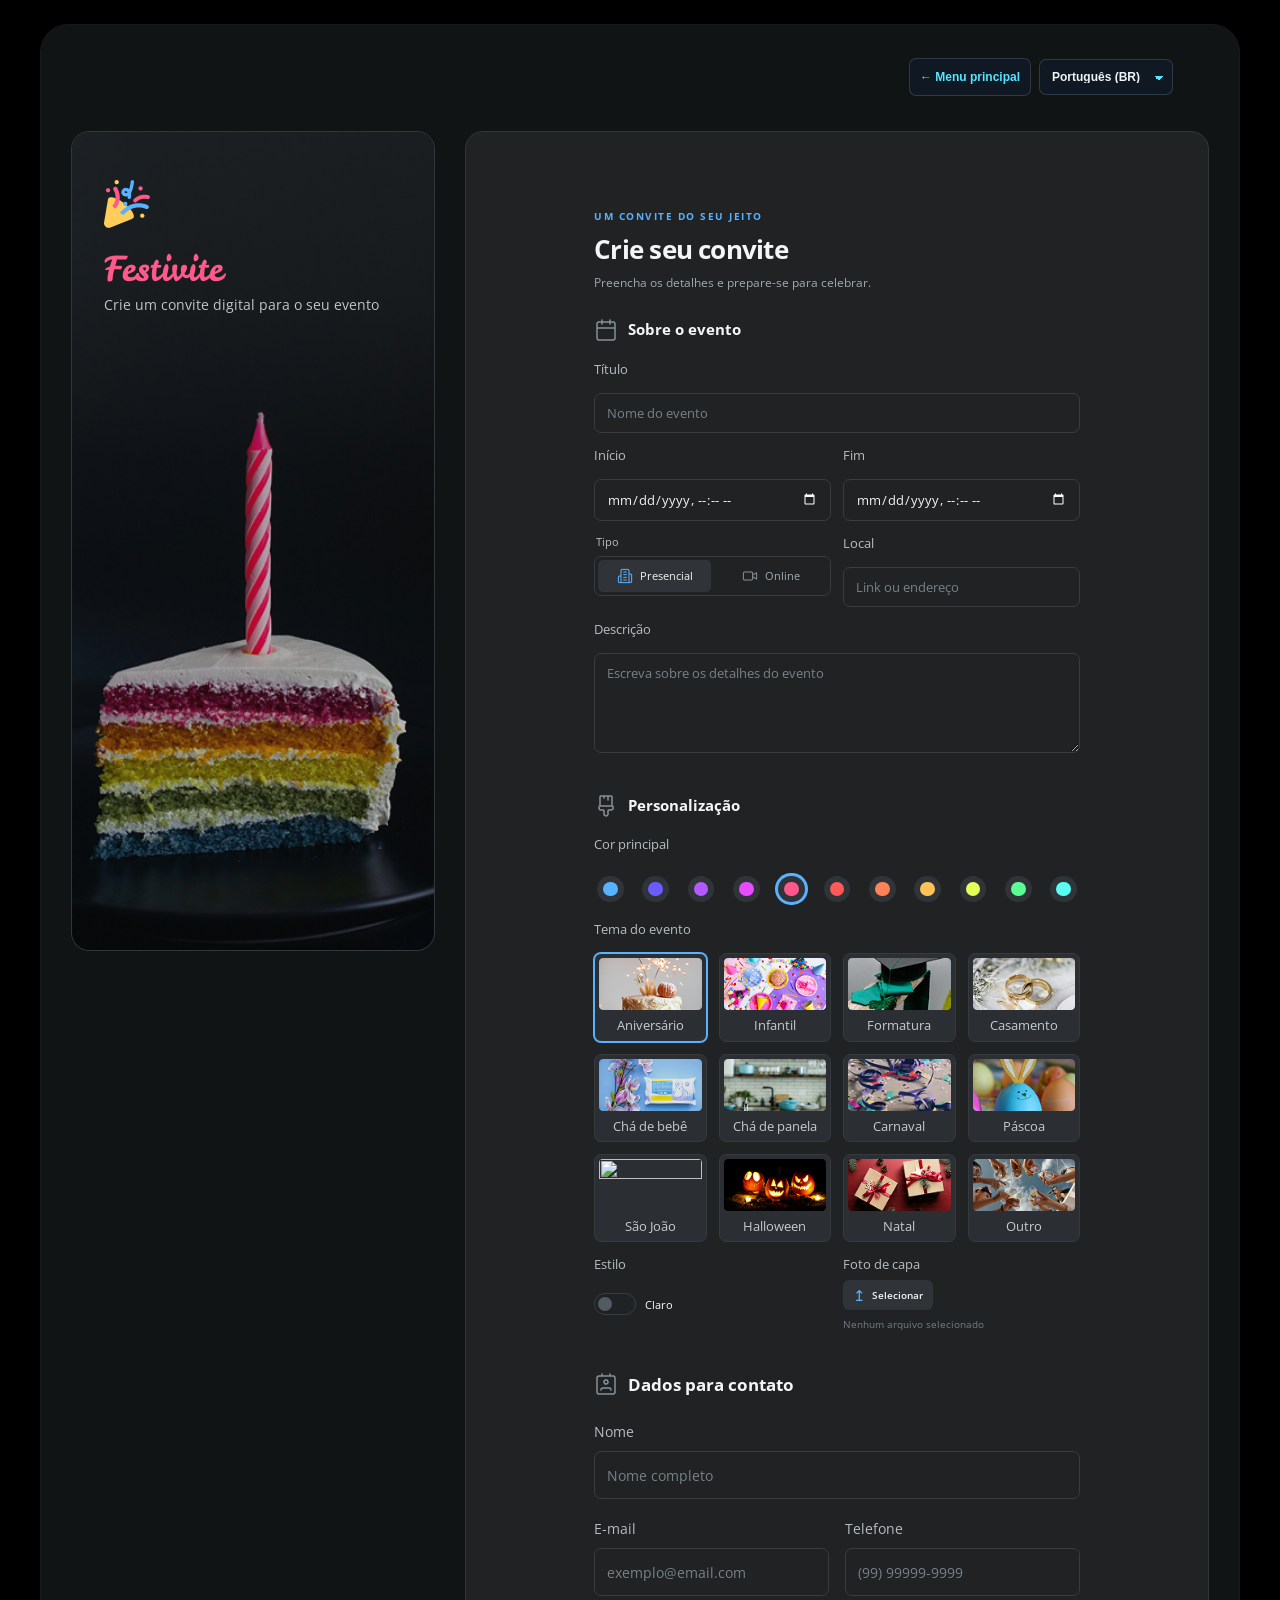
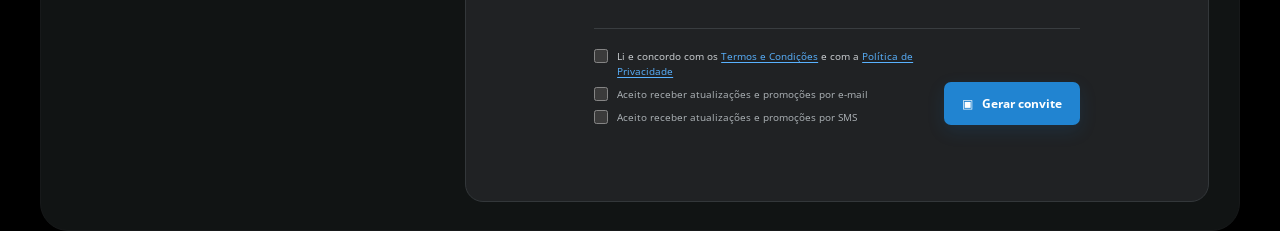
==== Convite/index.html @ c11a72d0 "Add Festivite invitation project" ====
<!DOCTYPE html>
<html lang="pt-BR">
<head>
  <meta charset="UTF-8">
  <meta name="viewport" content="width=device-width, initial-scale=1.0">
  <meta name="theme-color" content="#29292d">
  <meta name="description" content="Crie um convite digital personalizado para o seu evento.">
  <title>Festivite | Crie seu convite</title>
  <link rel="preconnect" href="https://fonts.googleapis.com">
  <link rel="preconnect" href="https://fonts.gstatic.com" crossorigin>
  <link href="https://fonts.googleapis.com/css2?family=Leckerli+One&family=Open+Sans:wght@400;500;600;700&display=swap" rel="stylesheet">
  <link rel="stylesheet" href="styles.css">
  <script src="../language.js?v=convite-toolbar-v2" data-toolbar-target=".app-shell" data-toolbar-mode="row" data-toolbar-placement="prepend" data-toolbar-style="portfolio" data-toolbar-fixed="true" data-home-url="../?v=e15a70d" defer></script>
  <script src="script.js" defer></script>
</head>
<body>
  <main class="app-shell">
    <aside class="brand-panel" aria-label="Festivite">
      <div class="brand-copy">
        <img class="brand-logo" src="Assets/Logo.png" alt="">
        <p class="brand-name">Festivite</p>
        <p class="brand-tagline">Crie um convite digital para o seu evento</p>
      </div>
      <div class="brand-art" aria-hidden="true">
        <img src="Assets/Background.png" alt="">
      </div>
    </aside>

    <section class="form-panel" aria-labelledby="page-title">
      <form id="invite-form" novalidate>
        <header class="form-heading">
          <p class="step-label">UM CONVITE DO SEU JEITO</p>
          <h1 id="page-title">Crie seu convite</h1>
          <p>Preencha os detalhes e prepare-se para celebrar.</p>
        </header>

        <fieldset class="form-section" aria-labelledby="event-legend">
          <legend id="event-legend"><img class="section-icon" src="Assets/Icons/calendar.png" alt=""> Sobre o evento</legend>
          <div class="field">
            <label for="event-title">Título</label>
            <input id="event-title" name="title" type="text" placeholder="Nome do evento" required autocomplete="off">
            <small class="field-error" id="title-error"></small>
          </div>
          <div class="field-grid">
            <div class="field">
              <label for="event-start">Início</label>
              <input id="event-start" name="start" type="datetime-local" required>
              <small class="field-error" id="start-error"></small>
            </div>
            <div class="field">
              <label for="event-end">Fim</label>
              <input id="event-end" name="end" type="datetime-local" required>
              <small class="field-error" id="end-error"></small>
            </div>
          </div>
          <div class="field-grid event-location-grid">
            <fieldset class="field type-field">
              <legend>Tipo</legend>
              <div class="choice-group" role="radiogroup" aria-label="Tipo de evento">
                <label class="choice-option is-selected"><input type="radio" name="event-type" value="presencial" checked><img src="Assets/Icons/building-2.png" alt=""> Presencial</label>
                <label class="choice-option"><input type="radio" name="event-type" value="online"><img src="Assets/Icons/video.png" alt=""> Online</label>
              </div>
            </fieldset>
            <div class="field">
              <label for="event-location" id="location-label">Local</label>
              <input id="event-location" name="location" type="text" placeholder="Link ou endereço" required>
              <small class="field-error" id="location-error"></small>
            </div>
          </div>
          <div class="field">
            <label for="event-description">Descrição</label>
            <textarea id="event-description" name="description" rows="4" placeholder="Escreva sobre os detalhes do evento" required></textarea>
            <small class="field-error" id="description-error"></small>
          </div>
        </fieldset>

        <fieldset class="form-section personalization" aria-labelledby="personalization-legend">
          <legend id="personalization-legend"><img class="section-icon" src="Assets/Icons/paintbrush-vertical.png" alt=""> Personalização</legend>
          <div class="field">
            <span class="field-label">Cor principal</span>
            <div class="color-options" role="radiogroup" aria-label="Cor principal do convite">
              <label class="color-swatch" style="--swatch:#59b2ff" title="Azul"><input type="radio" name="accent" value="#59b2ff" aria-label="Azul"><span></span></label>
              <label class="color-swatch" style="--swatch:#6a5cff" title="Roxo"><input type="radio" name="accent" value="#6a5cff" aria-label="Roxo"><span></span></label>
              <label class="color-swatch" style="--swatch:#b259ff" title="Violeta"><input type="radio" name="accent" value="#b259ff" aria-label="Violeta"><span></span></label>
              <label class="color-swatch" style="--swatch:#e94cff" title="Rosa"><input type="radio" name="accent" value="#e94cff" aria-label="Rosa"><span></span></label>
              <label class="color-swatch" style="--swatch:#ff598b" title="Pink"><input type="radio" name="accent" value="#ff598b" aria-label="Pink" checked><span></span></label>
              <label class="color-swatch" style="--swatch:#ff5959" title="Vermelho"><input type="radio" name="accent" value="#ff5959" aria-label="Vermelho"><span></span></label>
              <label class="color-swatch" style="--swatch:#ff8259" title="Coral"><input type="radio" name="accent" value="#ff8259" aria-label="Coral"><span></span></label>
              <label class="color-swatch" style="--swatch:#ffc259" title="Amarelo"><input type="radio" name="accent" value="#ffc259" aria-label="Amarelo"><span></span></label>
              <label class="color-swatch" style="--swatch:#e5ff59" title="Lima"><input type="radio" name="accent" value="#e5ff59" aria-label="Lima"><span></span></label>
              <label class="color-swatch" style="--swatch:#59ff91" title="Verde"><input type="radio" name="accent" value="#59ff91" aria-label="Verde"><span></span></label>
              <label class="color-swatch" style="--swatch:#59fff1" title="Turquesa"><input type="radio" name="accent" value="#59fff1" aria-label="Turquesa"><span></span></label>
            </div>
          </div>

          <div class="field">
            <span class="field-label">Tema do evento</span>
            <div class="theme-grid" role="radiogroup" aria-label="Tema do evento">
              <label class="theme-option is-selected"><input type="radio" name="theme" value="Aniversário" data-image="Aniversario.png" checked><img src="Assets/Images/Aniversario.png" alt=""><span>Aniversário</span></label>
              <label class="theme-option"><input type="radio" name="theme" value="Infantil" data-image="Infantil.png"><img src="Assets/Images/Infantil.png" alt=""><span>Infantil</span></label>
              <label class="theme-option"><input type="radio" name="theme" value="Formatura" data-image="Formatura.png"><img src="Assets/Images/Formatura.png" alt=""><span>Formatura</span></label>
              <label class="theme-option"><input type="radio" name="theme" value="Casamento" data-image="Casamento.png"><img src="Assets/Images/Casamento.png" alt=""><span>Casamento</span></label>
              <label class="theme-option"><input type="radio" name="theme" value="Chá de bebê" data-image="Chadebebe.png"><img src="Assets/Images/Chadebebe.png" alt=""><span>Chá de bebê</span></label>
              <label class="theme-option"><input type="radio" name="theme" value="Chá de panela" data-image="Panela.png"><img src="Assets/Images/Panela.png" alt=""><span>Chá de panela</span></label>
              <label class="theme-option"><input type="radio" name="theme" value="Carnaval" data-image="Carnaval.png"><img src="Assets/Images/Carnaval.png" alt=""><span>Carnaval</span></label>
              <label class="theme-option"><input type="radio" name="theme" value="Páscoa" data-image="Pascoa.png"><img src="Assets/Images/Pascoa.png" alt=""><span>Páscoa</span></label>
              <label class="theme-option"><input type="radio" name="theme" value="São João" data-image="SãoJoão.png"><img src="Assets/Images/SãoJoão.png" alt=""><span>São João</span></label>
              <label class="theme-option"><input type="radio" name="theme" value="Halloween" data-image="Halloween.png"><img src="Assets/Images/Halloween.png" alt=""><span>Halloween</span></label>
              <label class="theme-option"><input type="radio" name="theme" value="Natal" data-image="Natal.png"><img src="Assets/Images/Natal.png" alt=""><span>Natal</span></label>
              <label class="theme-option"><input type="radio" name="theme" value="Outro" data-image="Outro.png"><img src="Assets/Images/Outro.png" alt=""><span>Outro</span></label>
            </div>
          </div>

          <div class="field-grid style-cover-grid">
            <div class="field style-field">
              <span class="field-label">Estilo</span>
              <label class="theme-switch"><input id="dark-style" name="style" type="checkbox"><span class="switch-track"></span><span id="style-label">Claro</span></label>
            </div>
            <div class="field cover-field">
              <span class="field-label">Foto de capa</span>
              <label class="upload-button" for="cover-image"><span aria-hidden="true">↥</span> Selecionar</label>
              <input class="visually-hidden" id="cover-image" name="cover" type="file" accept="image/*">
              <span class="file-name" id="file-name">Nenhum arquivo selecionado</span>
              <small class="field-error" id="cover-error"></small>
            </div>
          </div>
        </fieldset>

        <fieldset class="form-section contact-section" aria-labelledby="contact-legend">
          <legend id="contact-legend"><img src="Assets/Icons/contact.png" alt="" class="section-icon"> Dados para contato</legend>
          <div class="field">
            <label for="contact-name">Nome</label>
            <input id="contact-name" name="contactName" type="text" placeholder="Nome completo" autocomplete="name" required>
            <small class="field-error" id="contact-name-error"></small>
          </div>
          <div class="field-grid">
            <div class="field">
              <label for="contact-email">E-mail</label>
              <input id="contact-email" name="email" type="email" placeholder="exemplo@email.com" autocomplete="email" required>
              <small class="field-error" id="email-error"></small>
            </div>
            <div class="field">
              <label for="contact-phone">Telefone</label>
              <input id="contact-phone" name="phone" type="tel" placeholder="(99) 99999-9999" autocomplete="tel" required>
              <small class="field-error" id="phone-error"></small>
            </div>
          </div>
        </fieldset>

        <div class="form-footer">
          <div class="consent-list">
            <label class="check-row required-consent"><input id="terms" name="terms" type="checkbox" required><span>Li e concordo com os <a href="#termos">Termos e Condições</a> e com a <a href="#privacidade">Política de Privacidade</a></span></label>
            <small class="field-error" id="terms-error"></small>
            <label class="check-row"><input type="checkbox" name="emailUpdates"><span>Aceito receber atualizações e promoções por e-mail</span></label>
            <label class="check-row"><input type="checkbox" name="smsUpdates"><span>Aceito receber atualizações e promoções por SMS</span></label>
          </div>
          <button class="submit-button" type="submit"><span aria-hidden="true">▣</span> Gerar convite</button>
        </div>
        <p class="form-status" id="form-status" role="status" aria-live="polite"></p>
      </form>
    </section>
  </main>

  <dialog class="invite-dialog" id="invite-dialog" aria-labelledby="invite-title">
    <button class="dialog-close" type="button" aria-label="Fechar convite">×</button>
    <article class="invite-card" id="invite-card">
      <div class="invite-cover" id="invite-cover"><span id="invite-theme">Aniversário</span></div>
      <div class="invite-details">
        <p class="invite-eyebrow">VOCÊ ESTÁ CONVIDADO(A)</p>
        <h2 id="invite-title">Seu evento</h2>
        <p id="invite-description"></p>
        <dl>
          <div><dt>Data</dt><dd id="invite-date"></dd></div>
          <div><dt>Local</dt><dd id="invite-location"></dd></div>
        </dl>
        <p class="invite-host">Com carinho, <strong id="invite-host"></strong></p>
      </div>
    </article>
    <div class="dialog-actions">
      <button class="copy-button" id="copy-invite" type="button">Copiar convite</button>
      <button class="share-button" id="share-invite" type="button">Compartilhar</button>
    </div>
    <p class="dialog-note" id="dialog-note" aria-live="polite">Seu convite está pronto para compartilhar.</p>
  </dialog>
</body>
</html>
---- Convite/styles.css ----
:root {
  color-scheme: dark;
  --page: #29292d;
  --panel: #202224;
  --panel-raised: #25282b;
  --field: #202224;
  --line: #393d40;
  --text: #f4f5f6;
  --muted: #a2a8ad;
  --quiet: #737c84;
  --accent: #59b2ff;
  --danger: #ff5959;
  font-family: "Open Sans", Arial, sans-serif;
  color: var(--text);
  background: #000;
  font-synthesis: none;
  text-rendering: optimizeLegibility;
}

* { box-sizing: border-box; }

body {
  min-width: 320px;
  min-height: 100vh;
  margin: 0;
  background: #000;
  color: var(--text);
  font-size: 13px;
}

button, input, textarea { font: inherit; }
button, label { -webkit-tap-highlight-color: transparent; }

.app-shell {
  display: grid;
  grid-template-columns: minmax(280px, 32%) minmax(0, 1fr);
  gap: 30px;
  width: min(100% - 80px, 1920px);
  min-height: calc(100vh - 48px);
  margin: 24px auto 0;
  padding: 28px 30px;
  border: 1px solid #17191a;
  border-radius: 28px;
  background: #111414;
  align-items: start;
}

.brand-panel {
  position: sticky;
  top: 53px;
  display: flex;
  height: calc(100vh - 80px);
  min-height: 560px;
  flex-direction: column;
  overflow: hidden;
  padding: 48px;
  border: 1px solid #33373a;
  border-radius: 18px;
  background: radial-gradient(ellipse at 60% 70%, #20282d, #171a1c 68%);
}

.brand-copy { position: relative; z-index: 1; }
.brand-logo { display: block; width: 46px; height: 48px; object-fit: contain; }
.brand-name {
  margin: 22px 0 3px;
  color: #ff598b;
  font-family: "Leckerli One", cursive;
  font-size: clamp(34px, 2.5vw, 48px);
  line-height: 1.15;
}
.brand-tagline { margin: 6px 0 0; color: #c2c5c7; font-size: clamp(13px, 1.1vw, 17px); }
.brand-art {
  position: absolute;
  z-index: 0;
  inset: 0;
  display: block;
  margin: 0;
  overflow: hidden;
  border-radius: inherit;
  background: #161a1c;
}
.brand-art::after { position: absolute; inset: 0; background: linear-gradient(180deg, #12171920 0%, transparent 38%, #080a0b20 100%); content: ""; }
.brand-art img { width: 100%; height: 100%; object-fit: cover; object-position: center bottom; filter: none; }
.brand-credit span { color: #c18aff; }

.form-panel {
  min-width: 0;
  min-height: calc(100vh - 104px);
  padding: clamp(52px, 6vw, 100px) clamp(34px, 7vw, 128px) 48px;
  border: 1px solid #33373a;
  border-radius: 18px;
  background: var(--panel);
}

#invite-form { width: min(100%, 1120px); margin: 0 auto; }
.form-heading { margin-bottom: 27px; }
.step-label { margin: 0 0 9px; color: var(--accent); font-size: 10px; font-weight: 700; letter-spacing: .15em; }
h1 { margin: 0; font-size: clamp(24px, 2vw, 36px); font-weight: 700; letter-spacing: -.03em; }
.form-heading > p:last-child { margin: 7px 0 0; color: var(--muted); font-size: 12px; }

.form-section { min-width: 0; margin: 0; padding: 0; border: 0; }
.form-section + .form-section { margin-top: 28px; }
.form-section > legend {
  display: flex;
  align-items: center;
  gap: 10px;
  width: 100%;
  margin-bottom: 18px;
  padding: 0;
  font-size: clamp(14px, 1.2vw, 20px);
  font-weight: 700;
}
.section-icon { display: block; width: 24px; height: 24px; flex: 0 0 24px; object-fit: contain; }
.field { min-width: 0; margin-bottom: 13px; }
.field label:not(.choice-option):not(.theme-option):not(.color-swatch):not(.theme-switch):not(.upload-button),
.field-label { display: block; margin-bottom: 15px; color: #b8bdc1; font-size: clamp(12px, 1vw, 16px); }
.field-grid { display: grid; grid-template-columns: repeat(2, minmax(0, 1fr)); gap: 12px; }
.field input:not([type="radio"]):not([type="checkbox"]):not([type="file"]),
.field textarea {
  display: block;
  width: 100%;
  min-height: 40px;
  padding: 10px 12px;
  border: 1px solid var(--line);
  border-radius: 7px;
  outline: none;
  background: var(--field);
  color: var(--text);
  font-size: clamp(13px, 1vw, 17px);
  transition: border-color .18s, box-shadow .18s;
}
.field textarea { min-height: 92px; resize: vertical; line-height: 1.5; }
input::placeholder, textarea::placeholder { color: #788189; opacity: 1; }
.field input:focus, .field textarea:focus { border-color: var(--accent); box-shadow: 0 0 0 3px color-mix(in srgb, var(--accent) 16%, transparent); }
.field input[aria-invalid="true"], .field textarea[aria-invalid="true"] { border-color: var(--danger); }
.field-error { display: block; min-height: 0; margin-top: 4px; color: var(--danger); font-size: 10px; }
.field-error:empty { display: none; }

.type-field { margin: 0; padding: 0; border: 0; }
.type-field > legend { margin-bottom: 7px; color: #b8bdc1; font-size: 11px; }
.choice-group { display: flex; gap: 3px; min-height: 40px; padding: 3px; border: 1px solid var(--line); border-radius: 7px; background: var(--field); }
.choice-option { display: flex; flex: 1; align-items: center; justify-content: center; gap: 7px; border-radius: 5px; color: #a6adb2; cursor: pointer; font-size: 11px; transition: background .18s, color .18s; }
.choice-option input { position: absolute; width: 1px; height: 1px; opacity: 0; }
.choice-option span { color: #92a6b1; }
.choice-option img { display: block; width: 16px; height: 16px; object-fit: contain; }
.choice-option.is-selected { background: #303438; color: #f3f5f6; }
.choice-option.is-selected span { color: var(--accent); }
.choice-option:focus-within { outline: 2px solid var(--accent); outline-offset: 2px; }
.event-location-grid { align-items: start; }

.personalization > legend { margin-bottom: 17px; }
.color-options { display: grid; grid-template-columns: repeat(11, minmax(0, 1fr)); gap: clamp(8px, 1vw, 16px); width: 100%; padding: 5px 0 2px; }
.color-swatch { position: relative; display: grid; width: auto; height: auto; min-width: 0; aspect-ratio: 1; place-items: center; cursor: pointer; }
.color-swatch input { position: absolute; inset: 0; margin: 0; opacity: 0; cursor: pointer; }
.color-swatch span { width: min(62px, calc(100% - 18px)); height: auto; aspect-ratio: 1; border: 0; border-radius: 50%; background: var(--swatch); box-shadow: 0 0 0 6px #303438; transition: box-shadow .18s; }
.color-swatch input:checked + span { box-shadow: 0 0 0 6px #303438, 0 0 0 9px var(--accent); }
.color-swatch:focus-within span { box-shadow: 0 0 0 6px #303438, 0 0 0 9px white; }
.theme-grid { display: grid; grid-template-columns: repeat(4, minmax(0, 1fr)); gap: 12px; }
.theme-option {
  position: relative;
  display: flex;
  min-width: 0;
  flex-direction: column;
  gap: 7px;
  padding: 4px 4px 7px;
  overflow: hidden;
  border: 1px solid #353a3e;
  border-radius: 7px;
  background: #2b2f33;
  color: #c6cbd0;
  cursor: pointer;
  text-align: center;
  transition: border-color .18s, box-shadow .18s, transform .18s;
}
.theme-option:hover { transform: translateY(-2px); border-color: #666f75; }
.theme-option.is-selected { border-color: var(--accent); box-shadow: 0 0 0 1px var(--accent); }
.theme-option input { position: absolute; inset: 0; z-index: 1; width: 100%; height: 100%; margin: 0; opacity: 0; cursor: pointer; }
.theme-option:focus-within { outline: 2px solid var(--accent); outline-offset: 2px; }
.theme-option img { display: block; width: 100%; aspect-ratio: 126 / 64; object-fit: cover; border-radius: 4px; }
.theme-option > span { font-size: 13px; line-height: 1.25; }
.style-cover-grid { align-items: start; margin-top: 4px; }
.theme-switch { display: inline-flex; align-items: center; gap: 9px; min-height: 32px; color: #fbfcfd; cursor: pointer; font-size: 11px; }
.theme-switch input { position: absolute; width: 1px; height: 1px; opacity: 0; }
.switch-track { position: relative; display: inline-block; width: 42px; height: 22px; border: 1px solid var(--line); border-radius: 30px; background: #202325; transition: background .2s, border .2s; }
.switch-track::after { position: absolute; top: 3px; left: 3px; width: 14px; height: 14px; border-radius: 50%; background: #525b61; content: ""; transition: transform .2s, background .2s; }
.theme-switch input:checked + .switch-track { border-color: var(--accent); background: color-mix(in srgb, var(--accent) 20%, #202325); }
.theme-switch input:checked + .switch-track::after { transform: translateX(19px); background: var(--accent); }
.theme-switch input:focus-visible + .switch-track { outline: 2px solid var(--accent); outline-offset: 3px; }
.cover-field { display: flex; flex-wrap: wrap; align-items: center; gap: 7px; }
.cover-field > .field-label { flex-basis: 100%; margin-bottom: 0; }
.upload-button { display: inline-flex; align-items: center; gap: 6px; min-height: 30px; padding: 0 10px; border-radius: 6px; background: #303438; color: #eef2f5; cursor: pointer; font-size: 10px; font-weight: 600; }
.upload-button:hover { background: #3a4045; }
.upload-button span { color: var(--accent); font-size: 15px; }
.file-name { max-width: 180px; overflow: hidden; color: var(--quiet); font-size: 10px; text-overflow: ellipsis; white-space: nowrap; }
.cover-field .field-error { flex-basis: 100%; }
.visually-hidden { position: absolute; width: 1px; height: 1px; padding: 0; overflow: hidden; clip: rect(0, 0, 0, 0); white-space: nowrap; clip-path: inset(50%); }
.visually-hidden:focus-visible + .upload-button { outline: 2px solid var(--accent); outline-offset: 3px; }

.contact-section { padding-top: 2px; }
.contact-section > legend { margin-bottom: 24px; font-size: clamp(16px, 1.3vw, 21px); }
.contact-section .field { margin-bottom: 20px; }
.contact-section .field label:not(.choice-option):not(.theme-option):not(.color-swatch):not(.theme-switch):not(.upload-button) { margin-bottom: 10px; font-size: clamp(14px, 1.1vw, 18px); }
.contact-section .field input:not([type="radio"]):not([type="checkbox"]):not([type="file"]) { min-height: 48px; font-size: clamp(14px, 1vw, 17px); }
.contact-section .field-grid { column-gap: 16px; }
.form-footer { display: flex; align-items: flex-end; justify-content: space-between; gap: 20px; margin-top: 12px; padding-top: 20px; border-top: 1px solid var(--line); }
.consent-list { display: grid; gap: 8px; }
.check-row { display: flex; align-items: flex-start; gap: 9px; color: #aeb4b8; font-size: 10px; line-height: 1.5; cursor: pointer; }
.check-row input { flex: 0 0 auto; width: 14px; height: 14px; margin: 0; accent-color: var(--accent); }
.check-row a { color: var(--accent); text-underline-offset: 2px; }
.required-consent { color: #d0d4d7; }
.consent-list > .field-error { margin: -4px 0 0 23px; }
.submit-button { display: inline-flex; flex: 0 0 auto; align-items: center; justify-content: center; gap: 9px; min-height: 43px; padding: 0 18px; border: 0; border-radius: 7px; background: #2184d1; color: white; cursor: pointer; font-size: 12px; font-weight: 700; box-shadow: 0 6px 18px #1683d322; transition: background .18s, transform .18s; }
.submit-button:hover { transform: translateY(-1px); background: #3298e6; }
.submit-button:focus-visible, .dialog-close:focus-visible { outline: 2px solid var(--accent); outline-offset: 3px; }
.form-status { min-height: 18px; margin: 10px 0 0; color: var(--danger); font-size: 11px; }

body.light-mode { color-scheme: light; --page: #e9e9eb; --panel: #fff; --panel-raised: #f6f7f8; --field: #f6f7f8; --line: #d7dce0; --text: #262b30; --muted: #69737b; --quiet: #77838c; }
body.light-mode .brand-panel { border-color: #d6d9db; background: radial-gradient(ellipse at 55% 70%, #d9e1e6, #f6f7f7 68%); }
body.light-mode .form-panel { border-color: #d7dce0; box-shadow: 0 14px 50px #1e252b12; }
body.light-mode .choice-group { background: var(--field); }
body.light-mode .choice-option.is-selected, body.light-mode .theme-option { background: #edf0f2; color: #31383d; }
body.light-mode .theme-option { border-color: #d7dce0; }
body.light-mode .theme-option.is-selected { border-color: var(--accent); }
body.light-mode .switch-track { background: #eef0f1; }
body.light-mode .upload-button { background: #e9edf0; color: #31383d; }
body.light-mode .check-row { color: #5f686f; }
body.light-mode .required-consent { color: #343b40; }

.invite-dialog { position: fixed; width: min(540px, calc(100% - 28px)); max-width: none; max-height: min(90vh, 760px); padding: 22px; overflow: auto; border: 1px solid #484d51; border-radius: 16px; background: #202224; color: #f4f5f6; box-shadow: 0 24px 100px #0009; }
.invite-dialog::backdrop { background: #0d0e10c9; backdrop-filter: blur(5px); }
.dialog-close { position: absolute; z-index: 2; top: 10px; right: 11px; display: grid; width: 34px; height: 34px; place-items: center; border: 1px solid #ffffff55; border-radius: 50%; background: #17191bcc; color: white; cursor: pointer; font-size: 23px; line-height: 1; }
.invite-card { overflow: hidden; border: 1px solid color-mix(in srgb, var(--accent) 55%, #34383b); border-radius: 12px; background: var(--panel); color: var(--text); }
.invite-cover { display: flex; min-height: 180px; align-items: flex-end; padding: 16px; background: linear-gradient(0deg, #111a 0%, transparent 70%), center / cover no-repeat; }
.invite-cover span { padding: 6px 11px; border: 1px solid #fff8; border-radius: 20px; background: #131518a8; color: #fff; font-size: 11px; }
.invite-details { padding: 23px; }
.invite-eyebrow { margin: 0 0 7px; color: var(--accent); font-size: 10px; font-weight: 700; letter-spacing: .14em; }
.invite-details h2 { margin: 0; font-size: clamp(24px, 7vw, 34px); }
.invite-details > p:not(.invite-eyebrow):not(.invite-host) { color: var(--muted); line-height: 1.6; white-space: pre-wrap; }
.invite-details dl { display: grid; gap: 12px; margin: 20px 0; }
.invite-details dl div { padding-top: 11px; border-top: 1px solid var(--line); }
.invite-details dt { margin-bottom: 3px; color: var(--quiet); font-size: 10px; text-transform: uppercase; }
.invite-details dd { margin: 0; overflow-wrap: anywhere; }
.invite-host { margin: 18px 0 0; color: var(--muted); }
.dialog-actions { display: flex; justify-content: center; gap: 10px; margin-top: 15px; }
.dialog-actions button { min-height: 38px; padding: 0 14px; border: 1px solid #ffffff38; border-radius: 7px; background: #303438; color: #f4f5f6; cursor: pointer; font-size: 11px; font-weight: 600; }
.dialog-actions .share-button { border-color: transparent; background: #2184d1; }
.dialog-note { margin: 13px 0 0; color: #aeb4b8; text-align: center; font-size: 11px; }
body.light-mode .invite-dialog { background: #fff; color: #262b30; }
body.light-mode .dialog-actions button { border-color: #d5d9dd; background: #edf0f2; color: #262b30; }
body.light-mode .dialog-actions .share-button { border-color: transparent; background: #2184d1; color: white; }

@media (min-width: 1200px) {
  .brand-panel { min-height: min(760px, calc(100vh - 80px)); padding-inline: clamp(32px, 2.5vw, 52px); }
  .form-panel { padding-inline: clamp(72px, 10vw, 132px); }
}

@media (max-width: 480px) {
  .app-shell { grid-template-columns: 1fr; width: min(100% - 24px, 620px); min-height: 0; gap: 10px; margin: 12px auto; padding: 10px; border-radius: 18px; }
  .brand-panel { position: relative; top: auto; height: auto; min-height: 0; padding: 18px 20px; border-radius: 14px; }
  .brand-copy { display: grid; grid-template-columns: 30px 1fr; column-gap: 10px; align-items: center; }
  .brand-logo { grid-row: span 2; width: 27px; height: 28px; }
  .brand-name { margin: 0; font-size: 25px; }
  .brand-tagline { margin: 1px 0 0; font-size: 11px; }
  .brand-art { display: none; }
  .brand-credit { display: none; }
  .form-panel { min-height: 0; padding: 30px clamp(18px, 6vw, 36px); border-radius: 14px; }
}

@media (max-width: 480px) {
  body { font-size: 12px; }
  .app-shell { width: calc(100% - 16px); margin: 8px auto; }
  .form-panel { padding: 27px 18px; }
  .field-grid { gap: 9px; }
  .theme-grid { grid-template-columns: repeat(3, minmax(0, 1fr)); gap: 6px; }
  .color-options { gap: 4px; }
  .color-swatch span { width: calc(100% - 8px); box-shadow: 0 0 0 2px #303438; }
  .color-swatch input:checked + span { box-shadow: 0 0 0 2px #303438, 0 0 0 4px var(--accent); }
  .color-swatch:focus-within span { box-shadow: 0 0 0 2px #303438, 0 0 0 4px white; }
  .form-footer { align-items: stretch; flex-direction: column; }
  .submit-button { align-self: flex-end; }
}

@media (max-width: 360px) {
  .field-grid { grid-template-columns: 1fr; gap: 0; }
  .event-location-grid { grid-template-columns: 1fr; }
  .style-cover-grid { grid-template-columns: 1fr; }
  .theme-grid { grid-template-columns: repeat(2, minmax(0, 1fr)); }
}
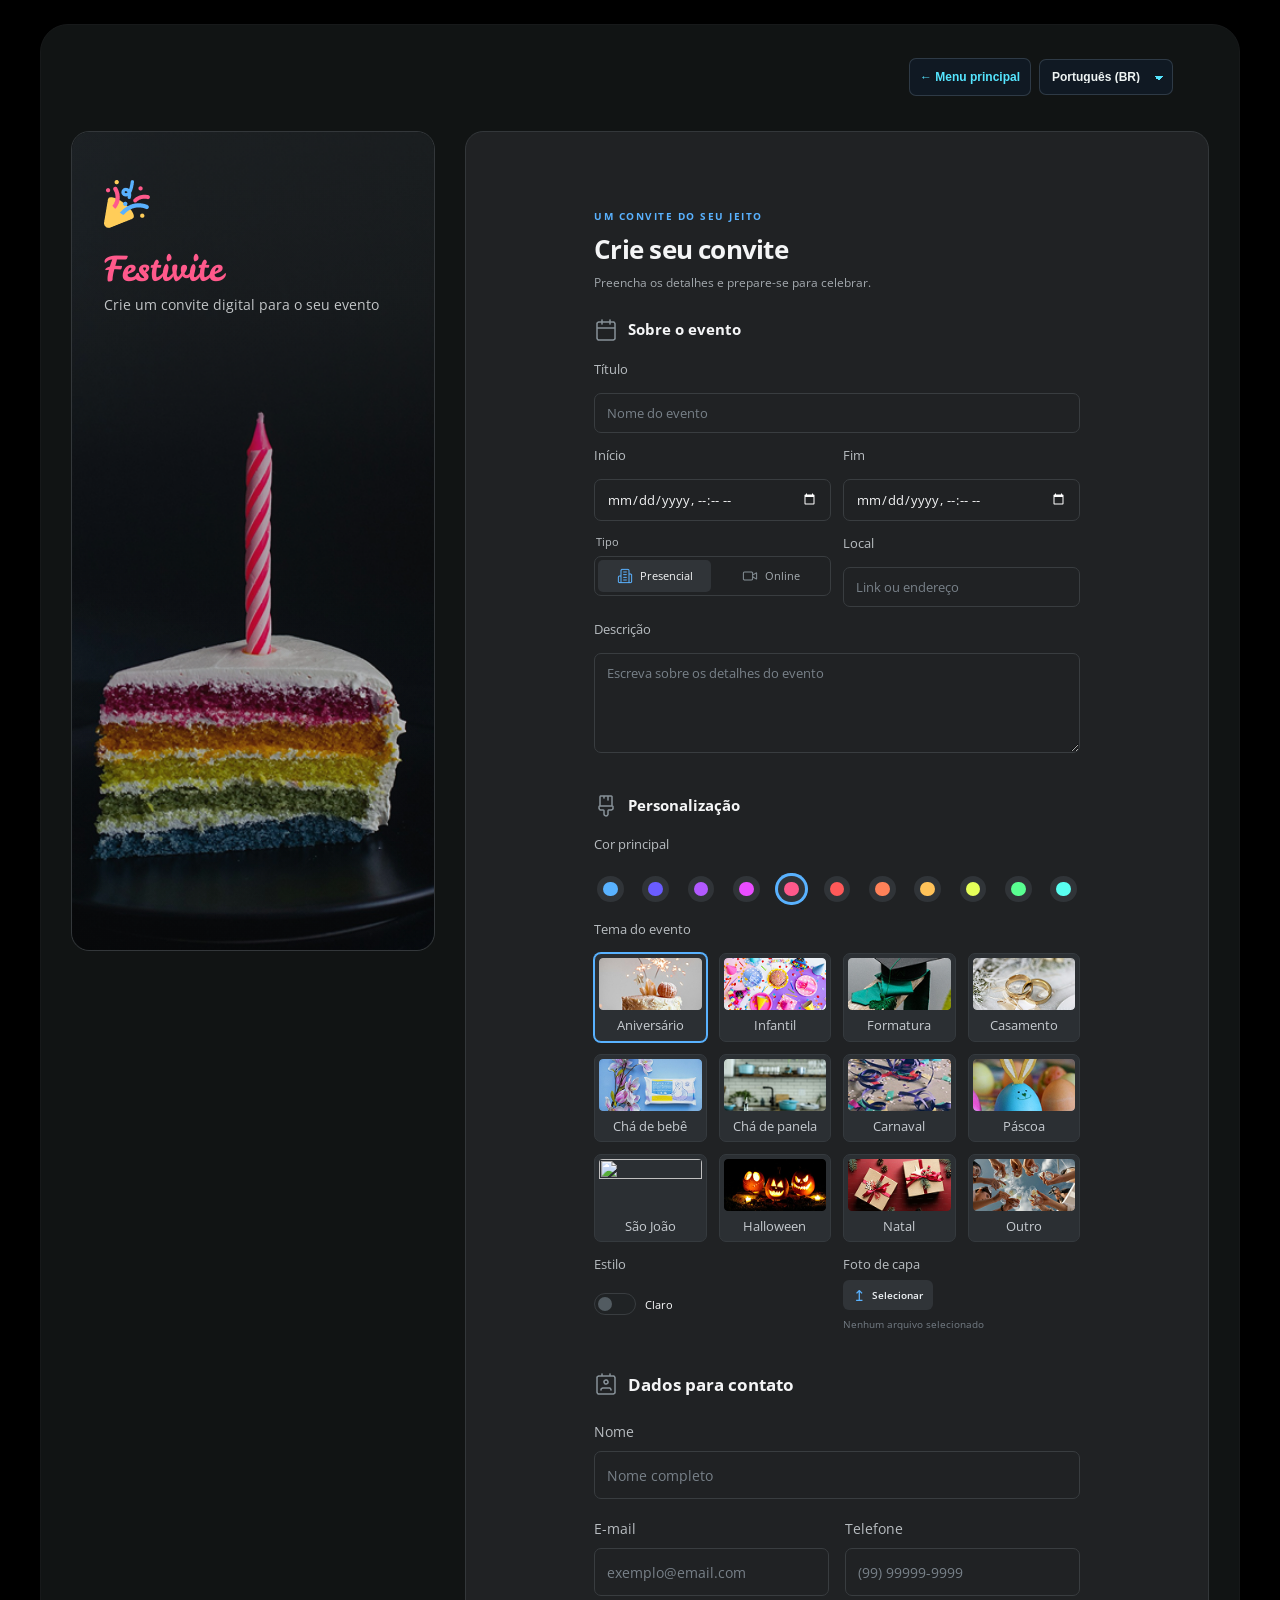
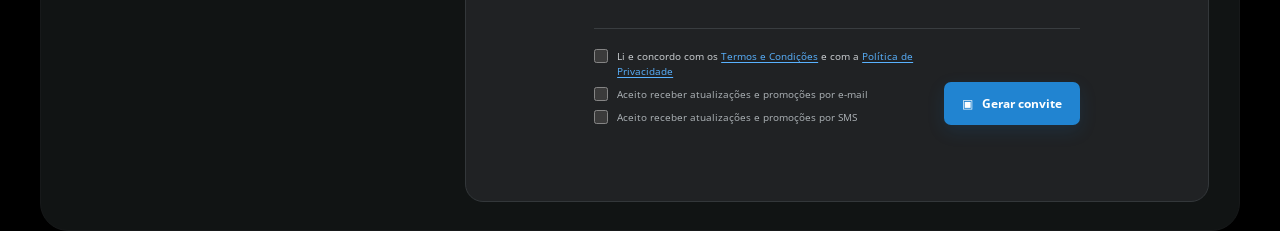
==== commit 2f19f614: "Update invitation asset paths" ====
--- a/Convite/index.html
+++ b/Convite/index.html
@@ -9,9 +9,9 @@
   <link rel="preconnect" href="https://fonts.googleapis.com">
   <link rel="preconnect" href="https://fonts.gstatic.com" crossorigin>
   <link href="https://fonts.googleapis.com/css2?family=Leckerli+One&family=Open+Sans:wght@400;500;600;700&display=swap" rel="stylesheet">
-  <link rel="stylesheet" href="styles.css">
+  <link rel="stylesheet" href="Styles/styles.css">
   <script src="../language.js?v=convite-toolbar-v2" data-toolbar-target=".app-shell" data-toolbar-mode="row" data-toolbar-placement="prepend" data-toolbar-style="portfolio" data-toolbar-fixed="true" data-home-url="../?v=e15a70d" defer></script>
-  <script src="script.js" defer></script>
+  <script src="Styles/script.js" defer></script>
 </head>
 <body>
   <main class="app-shell">
--- a/Convite/Styles/styles.css
+++ b/Convite/Styles/styles.css
@@ -0,0 +1,288 @@
+:root {
+  color-scheme: dark;
+  --page: #29292d;
+  --panel: #202224;
+  --panel-raised: #25282b;
+  --field: #202224;
+  --line: #393d40;
+  --text: #f4f5f6;
+  --muted: #a2a8ad;
+  --quiet: #737c84;
+  --accent: #59b2ff;
+  --danger: #ff5959;
+  font-family: "Open Sans", Arial, sans-serif;
+  color: var(--text);
+  background: #000;
+  font-synthesis: none;
+  text-rendering: optimizeLegibility;
+}
+
+* { box-sizing: border-box; }
+
+body {
+  min-width: 320px;
+  min-height: 100vh;
+  margin: 0;
+  background: #000;
+  color: var(--text);
+  font-size: 13px;
+}
+
+button, input, textarea { font: inherit; }
+button, label { -webkit-tap-highlight-color: transparent; }
+
+.app-shell {
+  display: grid;
+  grid-template-columns: minmax(280px, 32%) minmax(0, 1fr);
+  gap: 30px;
+  width: min(100% - 80px, 1920px);
+  min-height: calc(100vh - 48px);
+  margin: 24px auto 0;
+  padding: 28px 30px;
+  border: 1px solid #17191a;
+  border-radius: 28px;
+  background: #111414;
+  align-items: start;
+}
+
+.brand-panel {
+  position: sticky;
+  top: 53px;
+  display: flex;
+  height: calc(100vh - 80px);
+  min-height: 560px;
+  flex-direction: column;
+  overflow: hidden;
+  padding: 48px;
+  border: 1px solid #33373a;
+  border-radius: 18px;
+  background: radial-gradient(ellipse at 60% 70%, #20282d, #171a1c 68%);
+}
+
+.brand-copy { position: relative; z-index: 1; }
+.brand-logo { display: block; width: 46px; height: 48px; object-fit: contain; }
+.brand-name {
+  margin: 22px 0 3px;
+  color: #ff598b;
+  font-family: "Leckerli One", cursive;
+  font-size: clamp(34px, 2.5vw, 48px);
+  line-height: 1.15;
+}
+.brand-tagline { margin: 6px 0 0; color: #c2c5c7; font-size: clamp(13px, 1.1vw, 17px); }
+.brand-art {
+  position: absolute;
+  z-index: 0;
+  inset: 0;
+  display: block;
+  margin: 0;
+  overflow: hidden;
+  border-radius: inherit;
+  background: #161a1c;
+}
+.brand-art::after { position: absolute; inset: 0; background: linear-gradient(180deg, #12171920 0%, transparent 38%, #080a0b20 100%); content: ""; }
+.brand-art img { width: 100%; height: 100%; object-fit: cover; object-position: center bottom; filter: none; }
+.brand-credit span { color: #c18aff; }
+
+.form-panel {
+  min-width: 0;
+  min-height: calc(100vh - 104px);
+  padding: clamp(52px, 6vw, 100px) clamp(34px, 7vw, 128px) 48px;
+  border: 1px solid #33373a;
+  border-radius: 18px;
+  background: var(--panel);
+}
+
+#invite-form { width: min(100%, 1120px); margin: 0 auto; }
+.form-heading { margin-bottom: 27px; }
+.step-label { margin: 0 0 9px; color: var(--accent); font-size: 10px; font-weight: 700; letter-spacing: .15em; }
+h1 { margin: 0; font-size: clamp(24px, 2vw, 36px); font-weight: 700; letter-spacing: -.03em; }
+.form-heading > p:last-child { margin: 7px 0 0; color: var(--muted); font-size: 12px; }
+
+.form-section { min-width: 0; margin: 0; padding: 0; border: 0; }
+.form-section + .form-section { margin-top: 28px; }
+.form-section > legend {
+  display: flex;
+  align-items: center;
+  gap: 10px;
+  width: 100%;
+  margin-bottom: 18px;
+  padding: 0;
+  font-size: clamp(14px, 1.2vw, 20px);
+  font-weight: 700;
+}
+.section-icon { display: block; width: 24px; height: 24px; flex: 0 0 24px; object-fit: contain; }
+.field { min-width: 0; margin-bottom: 13px; }
+.field label:not(.choice-option):not(.theme-option):not(.color-swatch):not(.theme-switch):not(.upload-button),
+.field-label { display: block; margin-bottom: 15px; color: #b8bdc1; font-size: clamp(12px, 1vw, 16px); }
+.field-grid { display: grid; grid-template-columns: repeat(2, minmax(0, 1fr)); gap: 12px; }
+.field input:not([type="radio"]):not([type="checkbox"]):not([type="file"]),
+.field textarea {
+  display: block;
+  width: 100%;
+  min-height: 40px;
+  padding: 10px 12px;
+  border: 1px solid var(--line);
+  border-radius: 7px;
+  outline: none;
+  background: var(--field);
+  color: var(--text);
+  font-size: clamp(13px, 1vw, 17px);
+  transition: border-color .18s, box-shadow .18s;
+}
+.field textarea { min-height: 92px; resize: vertical; line-height: 1.5; }
+input::placeholder, textarea::placeholder { color: #788189; opacity: 1; }
+.field input:focus, .field textarea:focus { border-color: var(--accent); box-shadow: 0 0 0 3px color-mix(in srgb, var(--accent) 16%, transparent); }
+.field input[aria-invalid="true"], .field textarea[aria-invalid="true"] { border-color: var(--danger); }
+.field-error { display: block; min-height: 0; margin-top: 4px; color: var(--danger); font-size: 10px; }
+.field-error:empty { display: none; }
+
+.type-field { margin: 0; padding: 0; border: 0; }
+.type-field > legend { margin-bottom: 7px; color: #b8bdc1; font-size: 11px; }
+.choice-group { display: flex; gap: 3px; min-height: 40px; padding: 3px; border: 1px solid var(--line); border-radius: 7px; background: var(--field); }
+.choice-option { display: flex; flex: 1; align-items: center; justify-content: center; gap: 7px; border-radius: 5px; color: #a6adb2; cursor: pointer; font-size: 11px; transition: background .18s, color .18s; }
+.choice-option input { position: absolute; width: 1px; height: 1px; opacity: 0; }
+.choice-option span { color: #92a6b1; }
+.choice-option img { display: block; width: 16px; height: 16px; object-fit: contain; }
+.choice-option.is-selected { background: #303438; color: #f3f5f6; }
+.choice-option.is-selected span { color: var(--accent); }
+.choice-option:focus-within { outline: 2px solid var(--accent); outline-offset: 2px; }
+.event-location-grid { align-items: start; }
+
+.personalization > legend { margin-bottom: 17px; }
+.color-options { display: grid; grid-template-columns: repeat(11, minmax(0, 1fr)); gap: clamp(8px, 1vw, 16px); width: 100%; padding: 5px 0 2px; }
+.color-swatch { position: relative; display: grid; width: auto; height: auto; min-width: 0; aspect-ratio: 1; place-items: center; cursor: pointer; }
+.color-swatch input { position: absolute; inset: 0; margin: 0; opacity: 0; cursor: pointer; }
+.color-swatch span { width: min(62px, calc(100% - 18px)); height: auto; aspect-ratio: 1; border: 0; border-radius: 50%; background: var(--swatch); box-shadow: 0 0 0 6px #303438; transition: box-shadow .18s; }
+.color-swatch input:checked + span { box-shadow: 0 0 0 6px #303438, 0 0 0 9px var(--accent); }
+.color-swatch:focus-within span { box-shadow: 0 0 0 6px #303438, 0 0 0 9px white; }
+.theme-grid { display: grid; grid-template-columns: repeat(4, minmax(0, 1fr)); gap: 12px; }
+.theme-option {
+  position: relative;
+  display: flex;
+  min-width: 0;
+  flex-direction: column;
+  gap: 7px;
+  padding: 4px 4px 7px;
+  overflow: hidden;
+  border: 1px solid #353a3e;
+  border-radius: 7px;
+  background: #2b2f33;
+  color: #c6cbd0;
+  cursor: pointer;
+  text-align: center;
+  transition: border-color .18s, box-shadow .18s, transform .18s;
+}
+.theme-option:hover { transform: translateY(-2px); border-color: #666f75; }
+.theme-option.is-selected { border-color: var(--accent); box-shadow: 0 0 0 1px var(--accent); }
+.theme-option input { position: absolute; inset: 0; z-index: 1; width: 100%; height: 100%; margin: 0; opacity: 0; cursor: pointer; }
+.theme-option:focus-within { outline: 2px solid var(--accent); outline-offset: 2px; }
+.theme-option img { display: block; width: 100%; aspect-ratio: 126 / 64; object-fit: cover; border-radius: 4px; }
+.theme-option > span { font-size: 13px; line-height: 1.25; }
+.style-cover-grid { align-items: start; margin-top: 4px; }
+.theme-switch { display: inline-flex; align-items: center; gap: 9px; min-height: 32px; color: #fbfcfd; cursor: pointer; font-size: 11px; }
+.theme-switch input { position: absolute; width: 1px; height: 1px; opacity: 0; }
+.switch-track { position: relative; display: inline-block; width: 42px; height: 22px; border: 1px solid var(--line); border-radius: 30px; background: #202325; transition: background .2s, border .2s; }
+.switch-track::after { position: absolute; top: 3px; left: 3px; width: 14px; height: 14px; border-radius: 50%; background: #525b61; content: ""; transition: transform .2s, background .2s; }
+.theme-switch input:checked + .switch-track { border-color: var(--accent); background: color-mix(in srgb, var(--accent) 20%, #202325); }
+.theme-switch input:checked + .switch-track::after { transform: translateX(19px); background: var(--accent); }
+.theme-switch input:focus-visible + .switch-track { outline: 2px solid var(--accent); outline-offset: 3px; }
+.cover-field { display: flex; flex-wrap: wrap; align-items: center; gap: 7px; }
+.cover-field > .field-label { flex-basis: 100%; margin-bottom: 0; }
+.upload-button { display: inline-flex; align-items: center; gap: 6px; min-height: 30px; padding: 0 10px; border-radius: 6px; background: #303438; color: #eef2f5; cursor: pointer; font-size: 10px; font-weight: 600; }
+.upload-button:hover { background: #3a4045; }
+.upload-button span { color: var(--accent); font-size: 15px; }
+.file-name { max-width: 180px; overflow: hidden; color: var(--quiet); font-size: 10px; text-overflow: ellipsis; white-space: nowrap; }
+.cover-field .field-error { flex-basis: 100%; }
+.visually-hidden { position: absolute; width: 1px; height: 1px; padding: 0; overflow: hidden; clip: rect(0, 0, 0, 0); white-space: nowrap; clip-path: inset(50%); }
+.visually-hidden:focus-visible + .upload-button { outline: 2px solid var(--accent); outline-offset: 3px; }
+
+.contact-section { padding-top: 2px; }
+.contact-section > legend { margin-bottom: 24px; font-size: clamp(16px, 1.3vw, 21px); }
+.contact-section .field { margin-bottom: 20px; }
+.contact-section .field label:not(.choice-option):not(.theme-option):not(.color-swatch):not(.theme-switch):not(.upload-button) { margin-bottom: 10px; font-size: clamp(14px, 1.1vw, 18px); }
+.contact-section .field input:not([type="radio"]):not([type="checkbox"]):not([type="file"]) { min-height: 48px; font-size: clamp(14px, 1vw, 17px); }
+.contact-section .field-grid { column-gap: 16px; }
+.form-footer { display: flex; align-items: flex-end; justify-content: space-between; gap: 20px; margin-top: 12px; padding-top: 20px; border-top: 1px solid var(--line); }
+.consent-list { display: grid; gap: 8px; }
+.check-row { display: flex; align-items: flex-start; gap: 9px; color: #aeb4b8; font-size: 10px; line-height: 1.5; cursor: pointer; }
+.check-row input { flex: 0 0 auto; width: 14px; height: 14px; margin: 0; accent-color: var(--accent); }
+.check-row a { color: var(--accent); text-underline-offset: 2px; }
+.required-consent { color: #d0d4d7; }
+.consent-list > .field-error { margin: -4px 0 0 23px; }
+.submit-button { display: inline-flex; flex: 0 0 auto; align-items: center; justify-content: center; gap: 9px; min-height: 43px; padding: 0 18px; border: 0; border-radius: 7px; background: #2184d1; color: white; cursor: pointer; font-size: 12px; font-weight: 700; box-shadow: 0 6px 18px #1683d322; transition: background .18s, transform .18s; }
+.submit-button:hover { transform: translateY(-1px); background: #3298e6; }
+.submit-button:focus-visible, .dialog-close:focus-visible { outline: 2px solid var(--accent); outline-offset: 3px; }
+.form-status { min-height: 18px; margin: 10px 0 0; color: var(--danger); font-size: 11px; }
+
+body.light-mode { color-scheme: light; --page: #e9e9eb; --panel: #fff; --panel-raised: #f6f7f8; --field: #f6f7f8; --line: #d7dce0; --text: #262b30; --muted: #69737b; --quiet: #77838c; }
+body.light-mode .brand-panel { border-color: #d6d9db; background: radial-gradient(ellipse at 55% 70%, #d9e1e6, #f6f7f7 68%); }
+body.light-mode .form-panel { border-color: #d7dce0; box-shadow: 0 14px 50px #1e252b12; }
+body.light-mode .choice-group { background: var(--field); }
+body.light-mode .choice-option.is-selected, body.light-mode .theme-option { background: #edf0f2; color: #31383d; }
+body.light-mode .theme-option { border-color: #d7dce0; }
+body.light-mode .theme-option.is-selected { border-color: var(--accent); }
+body.light-mode .switch-track { background: #eef0f1; }
+body.light-mode .upload-button { background: #e9edf0; color: #31383d; }
+body.light-mode .check-row { color: #5f686f; }
+body.light-mode .required-consent { color: #343b40; }
+
+.invite-dialog { position: fixed; width: min(540px, calc(100% - 28px)); max-width: none; max-height: min(90vh, 760px); padding: 22px; overflow: auto; border: 1px solid #484d51; border-radius: 16px; background: #202224; color: #f4f5f6; box-shadow: 0 24px 100px #0009; }
+.invite-dialog::backdrop { background: #0d0e10c9; backdrop-filter: blur(5px); }
+.dialog-close { position: absolute; z-index: 2; top: 10px; right: 11px; display: grid; width: 34px; height: 34px; place-items: center; border: 1px solid #ffffff55; border-radius: 50%; background: #17191bcc; color: white; cursor: pointer; font-size: 23px; line-height: 1; }
+.invite-card { overflow: hidden; border: 1px solid color-mix(in srgb, var(--accent) 55%, #34383b); border-radius: 12px; background: var(--panel); color: var(--text); }
+.invite-cover { display: flex; min-height: 180px; align-items: flex-end; padding: 16px; background: linear-gradient(0deg, #111a 0%, transparent 70%), center / cover no-repeat; }
+.invite-cover span { padding: 6px 11px; border: 1px solid #fff8; border-radius: 20px; background: #131518a8; color: #fff; font-size: 11px; }
+.invite-details { padding: 23px; }
+.invite-eyebrow { margin: 0 0 7px; color: var(--accent); font-size: 10px; font-weight: 700; letter-spacing: .14em; }
+.invite-details h2 { margin: 0; font-size: clamp(24px, 7vw, 34px); }
+.invite-details > p:not(.invite-eyebrow):not(.invite-host) { color: var(--muted); line-height: 1.6; white-space: pre-wrap; }
+.invite-details dl { display: grid; gap: 12px; margin: 20px 0; }
+.invite-details dl div { padding-top: 11px; border-top: 1px solid var(--line); }
+.invite-details dt { margin-bottom: 3px; color: var(--quiet); font-size: 10px; text-transform: uppercase; }
+.invite-details dd { margin: 0; overflow-wrap: anywhere; }
+.invite-host { margin: 18px 0 0; color: var(--muted); }
+.dialog-actions { display: flex; justify-content: center; gap: 10px; margin-top: 15px; }
+.dialog-actions button { min-height: 38px; padding: 0 14px; border: 1px solid #ffffff38; border-radius: 7px; background: #303438; color: #f4f5f6; cursor: pointer; font-size: 11px; font-weight: 600; }
+.dialog-actions .share-button { border-color: transparent; background: #2184d1; }
+.dialog-note { margin: 13px 0 0; color: #aeb4b8; text-align: center; font-size: 11px; }
+body.light-mode .invite-dialog { background: #fff; color: #262b30; }
+body.light-mode .dialog-actions button { border-color: #d5d9dd; background: #edf0f2; color: #262b30; }
+body.light-mode .dialog-actions .share-button { border-color: transparent; background: #2184d1; color: white; }
+
+@media (min-width: 1200px) {
+  .brand-panel { min-height: min(760px, calc(100vh - 80px)); padding-inline: clamp(32px, 2.5vw, 52px); }
+  .form-panel { padding-inline: clamp(72px, 10vw, 132px); }
+}
+
+@media (max-width: 480px) {
+  .app-shell { grid-template-columns: 1fr; width: min(100% - 24px, 620px); min-height: 0; gap: 10px; margin: 12px auto; padding: 10px; border-radius: 18px; }
+  .brand-panel { position: relative; top: auto; height: auto; min-height: 0; padding: 18px 20px; border-radius: 14px; }
+  .brand-copy { display: grid; grid-template-columns: 30px 1fr; column-gap: 10px; align-items: center; }
+  .brand-logo { grid-row: span 2; width: 27px; height: 28px; }
+  .brand-name { margin: 0; font-size: 25px; }
+  .brand-tagline { margin: 1px 0 0; font-size: 11px; }
+  .brand-art { display: none; }
+  .brand-credit { display: none; }
+  .form-panel { min-height: 0; padding: 30px clamp(18px, 6vw, 36px); border-radius: 14px; }
+}
+
+@media (max-width: 480px) {
+  body { font-size: 12px; }
+  .app-shell { width: calc(100% - 16px); margin: 8px auto; }
+  .form-panel { padding: 27px 18px; }
+  .field-grid { gap: 9px; }
+  .theme-grid { grid-template-columns: repeat(3, minmax(0, 1fr)); gap: 6px; }
+  .color-options { gap: 4px; }
+  .color-swatch span { width: calc(100% - 8px); box-shadow: 0 0 0 2px #303438; }
+  .color-swatch input:checked + span { box-shadow: 0 0 0 2px #303438, 0 0 0 4px var(--accent); }
+  .color-swatch:focus-within span { box-shadow: 0 0 0 2px #303438, 0 0 0 4px white; }
+  .form-footer { align-items: stretch; flex-direction: column; }
+  .submit-button { align-self: flex-end; }
+}
+
+@media (max-width: 360px) {
+  .field-grid { grid-template-columns: 1fr; gap: 0; }
+  .event-location-grid { grid-template-columns: 1fr; }
+  .style-cover-grid { grid-template-columns: 1fr; }
+  .theme-grid { grid-template-columns: repeat(2, minmax(0, 1fr)); }
+}
